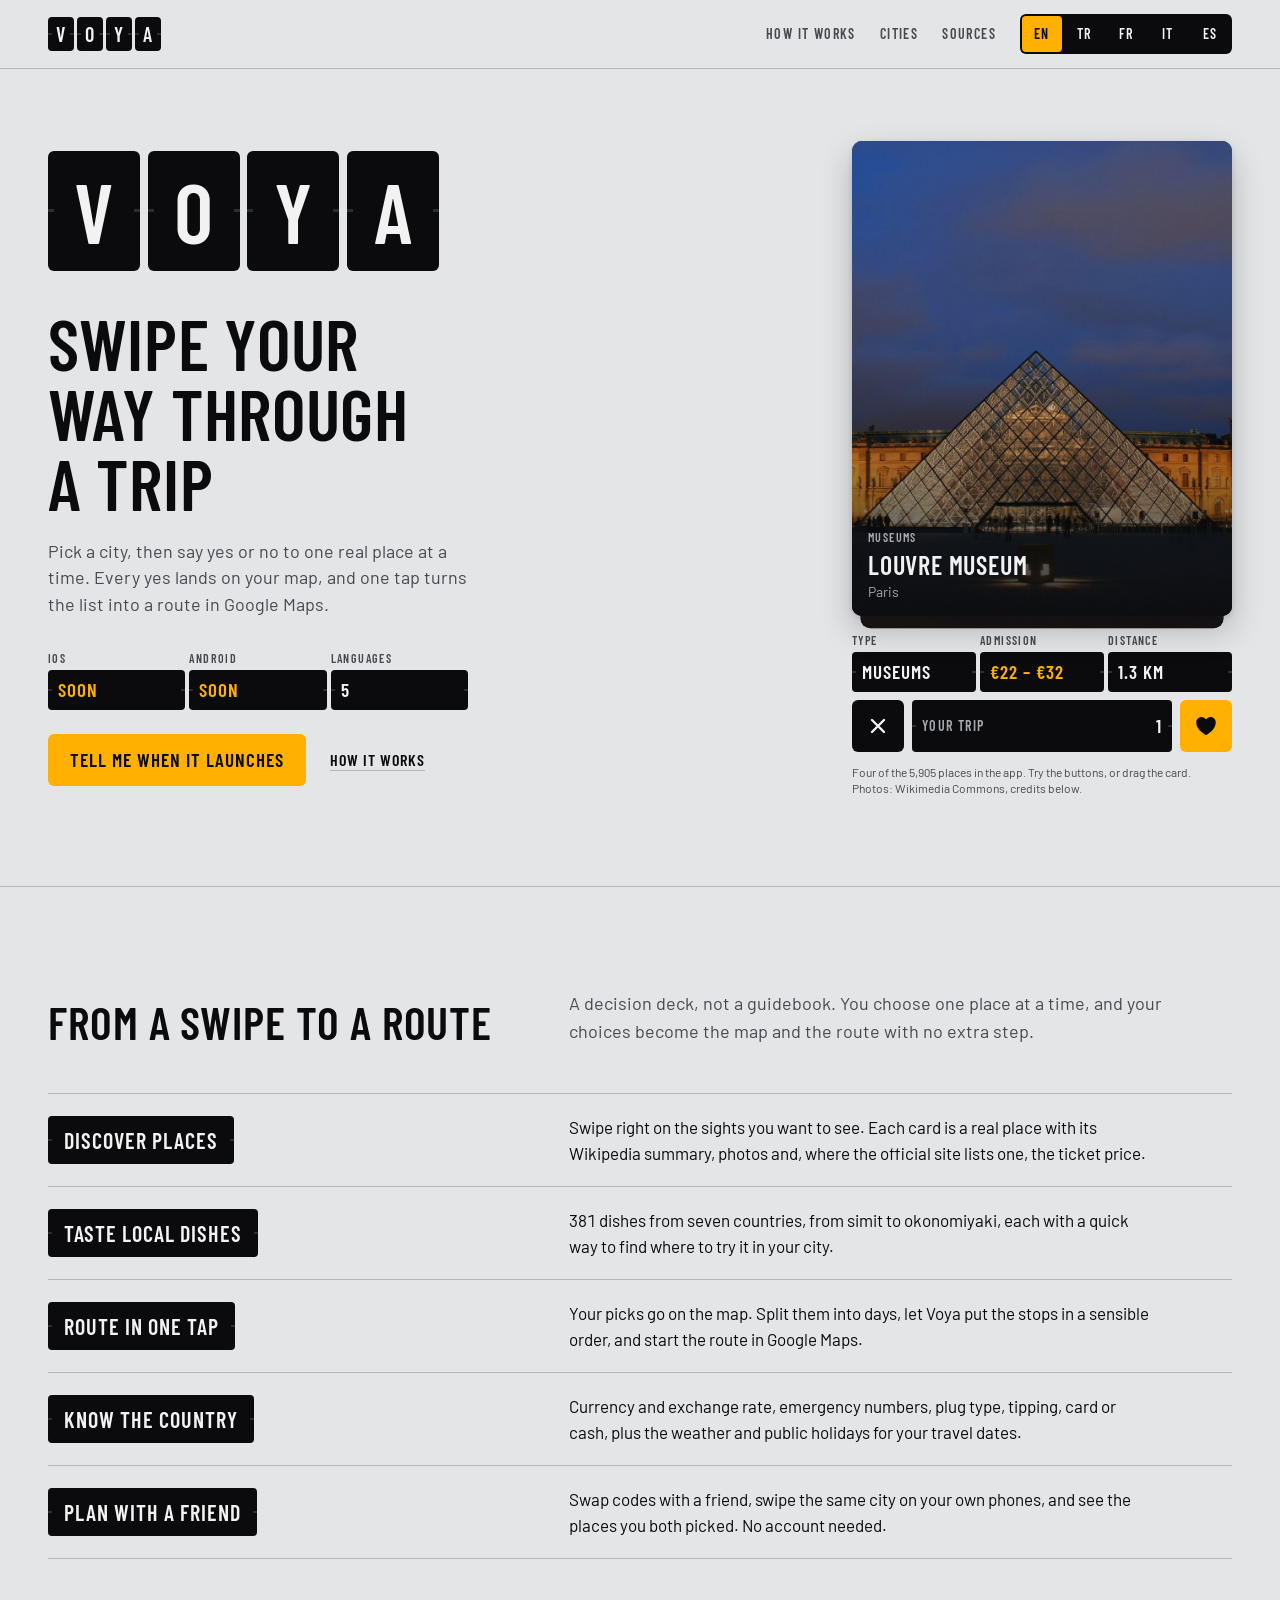
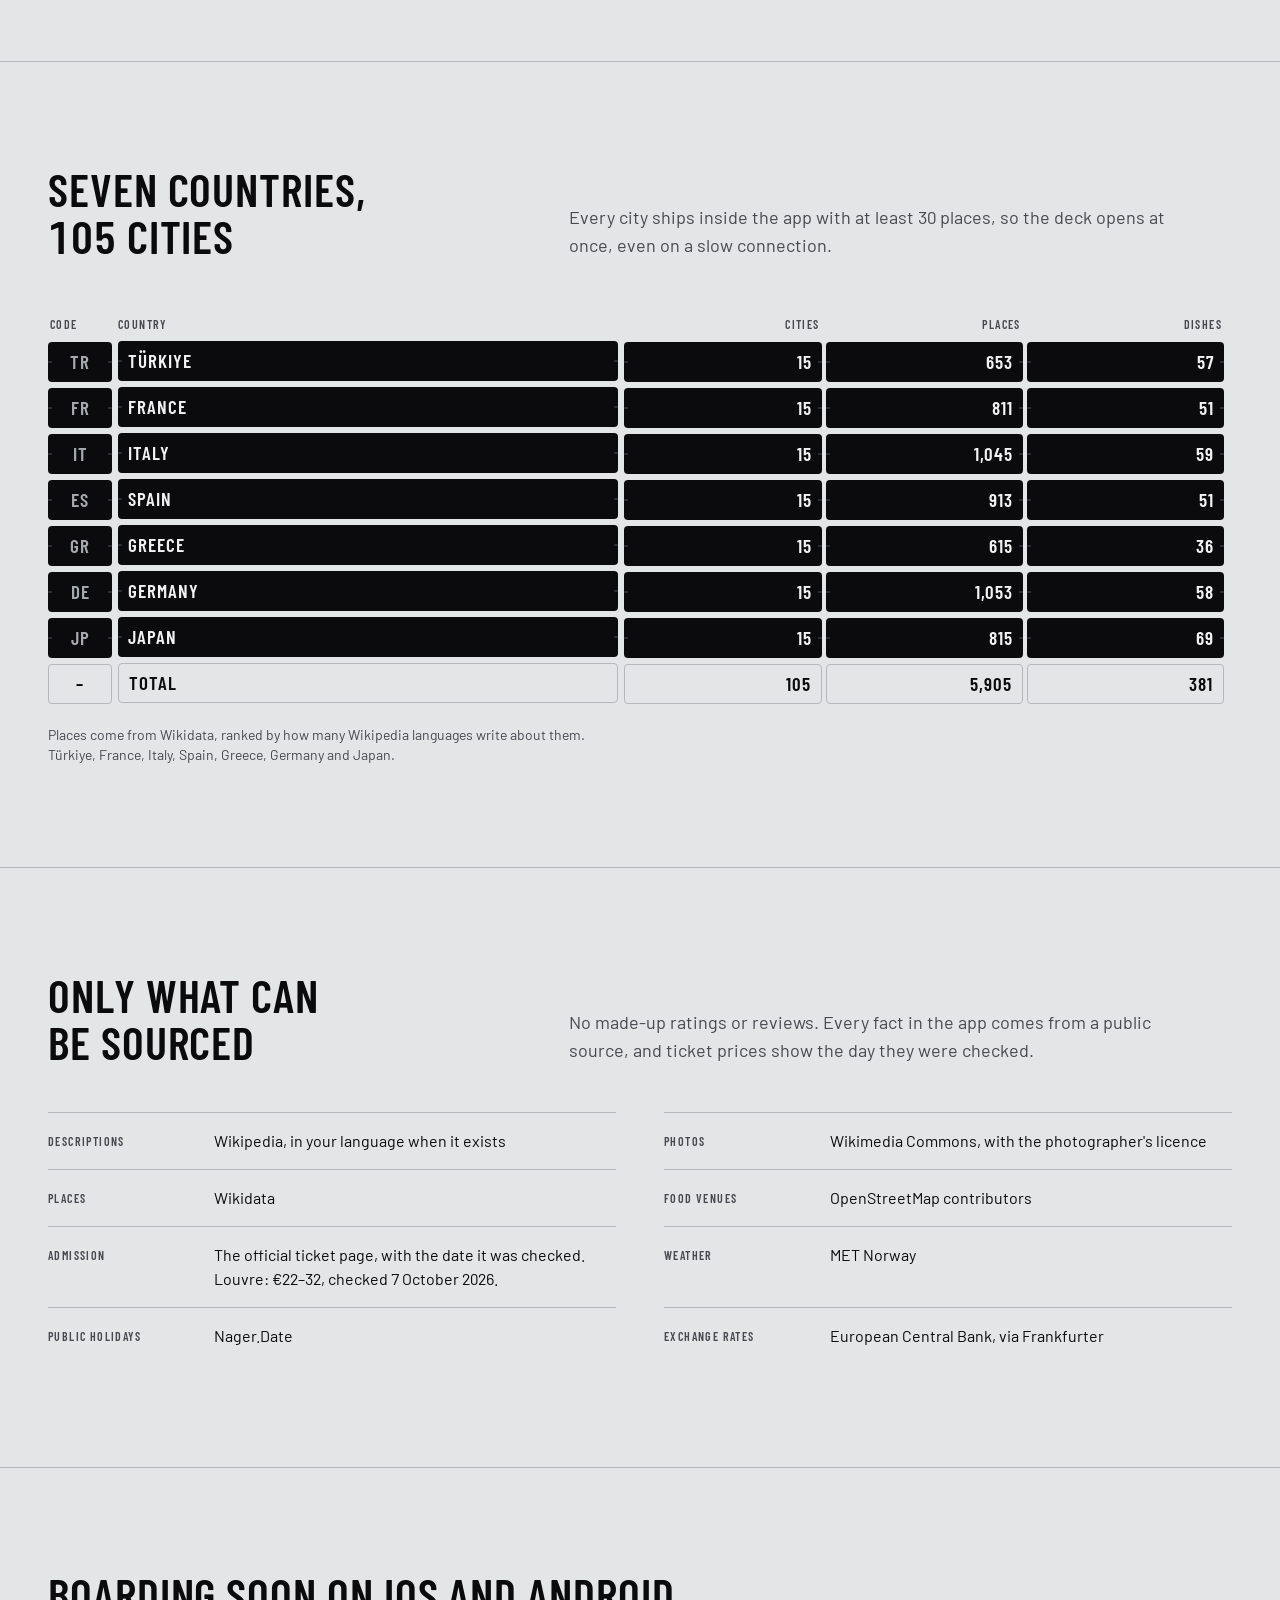
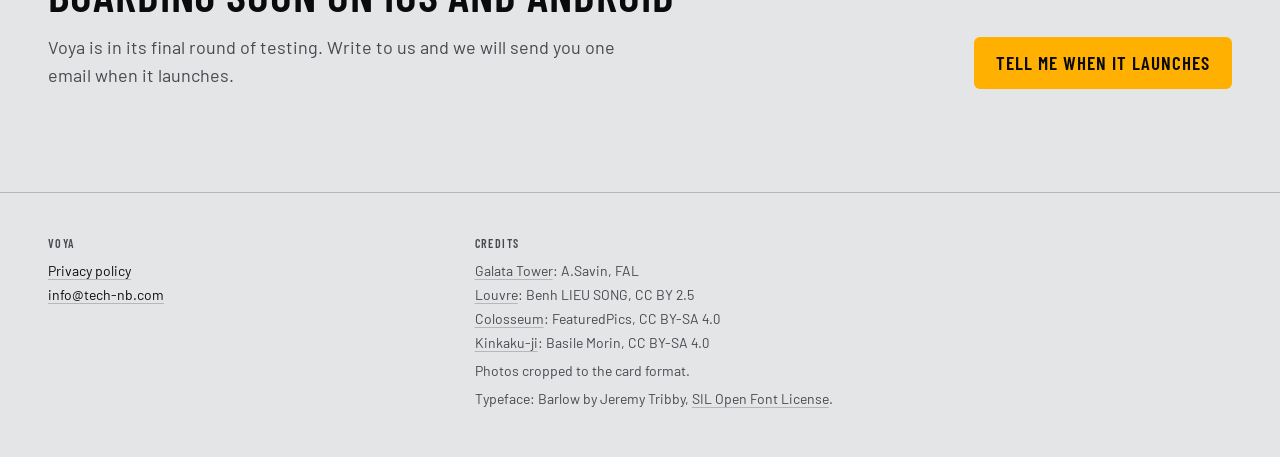
==== index.html @ ac1889a3 "feat: Voya landing page and privacy policy Co-Authored-By: Claude Opus 5.5 <noreply@anthropic.com>" ====
<!doctype html>
<html lang="en">
  <head>
    <meta charset="utf-8" />
    <meta name="viewport" content="width=device-width, initial-scale=1" />
    <title>Voya: swipe your way through a trip</title>
    <meta
      name="description"
      content="Voya is a travel app for iOS and Android. Pick a city, swipe through real places and local dishes, and turn your picks into a route in Google Maps. 7 countries, 105 cities."
    />
    <meta name="theme-color" content="#E4E5E7" media="(prefers-color-scheme: light)" />
    <meta name="theme-color" content="#1E2024" media="(prefers-color-scheme: dark)" />
    <meta property="og:title" content="Voya: swipe your way through a trip" />
    <meta
      property="og:description"
      content="Swipe through real places and local dishes in 105 cities, and turn your picks into a route in Google Maps."
    />
    <meta property="og:image" content="img/galata-tower-card.jpg" />
    <link rel="icon" href="img/favicon.png" />
    <link rel="preload" href="fonts/BarlowCondensed_600SemiBold.ttf" as="font" type="font/ttf" crossorigin />
    <link rel="stylesheet" href="assets/site.css" />
  </head>
  <body>
    <a class="skip-link" href="#main" data-t="skip">Skip to content</a>

    <header class="site-header">
      <div class="wrap">
        <a class="brand" href="./" aria-label="Voya">
          <span class="cell" aria-hidden="true"><span class="face">V</span></span>
          <span class="cell" aria-hidden="true"><span class="face">O</span></span>
          <span class="cell" aria-hidden="true"><span class="face">Y</span></span>
          <span class="cell" aria-hidden="true"><span class="face">A</span></span>
        </a>
        <nav class="site-nav" aria-label="Sections">
          <a href="#how" data-t="nav.how">How it works</a>
          <a href="#coverage" data-t="nav.coverage">Cities</a>
          <a href="#sources" data-t="nav.sources">Sources</a>
        </nav>
        <div class="lang" role="group" aria-label="Language" data-t-aria="lang">
          <button type="button" lang="en" aria-pressed="true" data-lang="en">EN</button>
          <button type="button" lang="tr" aria-pressed="false" data-lang="tr">TR</button>
          <button type="button" lang="fr" aria-pressed="false" data-lang="fr">FR</button>
          <button type="button" lang="it" aria-pressed="false" data-lang="it">IT</button>
          <button type="button" lang="es" aria-pressed="false" data-lang="es">ES</button>
        </div>
      </div>
    </header>

    <main id="main">
      <section class="hero">
        <div class="wrap">
          <div>
            <div class="marquee" aria-hidden="true">
              <span class="cell" data-letter="V"><span class="face">V</span></span>
              <span class="cell" data-letter="O"><span class="face">O</span></span>
              <span class="cell" data-letter="Y"><span class="face">Y</span></span>
              <span class="cell" data-letter="A"><span class="face">A</span></span>
            </div>
            <h1 data-t="hero.title">Swipe your way through a trip</h1>
            <p class="lead" data-t="hero.lead">
              Pick a city, then say yes or no to one real place at a time. Every yes lands on your map, and one tap
              turns the list into a route in Google Maps.
            </p>

            <div class="board launch">
              <div class="column">
                <span class="key" lang="en">iOS</span>
                <span class="cell accent"><span class="face" data-t="launch.soon">Soon</span></span>
              </div>
              <div class="column">
                <span class="key" lang="en">Android</span>
                <span class="cell accent"><span class="face" data-t="launch.soon">Soon</span></span>
              </div>
              <div class="column">
                <span class="key" data-t="launch.languages">Languages</span>
                <span class="cell"><span class="face">5</span></span>
              </div>
            </div>

            <div class="hero-actions">
              <a class="button primary" data-mailto href="mailto:info@tech-nb.com?subject=Voya%20launch" data-t="cta.notify"
                >Tell me when it launches</a
              >
              <a class="ghost" href="#how" data-t="cta.how">How it works</a>
            </div>
          </div>

          <figure class="demo" aria-labelledby="demo-caption">
            <div class="stack" data-stack>
              <div class="end" data-end aria-live="polite">
                <span class="count" data-end-count>3 places saved</span>
                <ul data-end-list></ul>
                <p data-t="demo.endNote">In the app they go straight onto the map, ready for a route.</p>
                <button type="button" class="button secondary" data-replay data-t="demo.replay">Play again</button>
              </div>
            </div>

            <div class="board" data-board>
              <div class="column">
                <span class="key" data-t="board.type">Type</span>
                <span class="cell"><span class="face" data-col="type">Museums</span></span>
              </div>
              <div class="column">
                <span class="key" data-t="board.admission">Admission</span>
                <span class="cell accent"><span class="face" data-col="admission">Paid</span></span>
              </div>
              <div class="column">
                <span class="key" data-t="board.distance">Distance</span>
                <span class="cell"><span class="face" data-col="distance">2.0 km</span></span>
              </div>
            </div>

            <div class="actions">
              <button type="button" class="icon-button skip" data-act="skip" aria-label="Skip" data-t-aria="act.skip">
                <svg viewBox="0 0 24 24" aria-hidden="true" fill="none" stroke="currentColor" stroke-width="2.4" stroke-linecap="round">
                  <path d="M6 6l12 12M18 6L6 18" />
                </svg>
              </button>
              <span class="cell tally">
                <span class="label" data-t="demo.trip">Your trip</span>
                <span class="face" data-tally>0</span>
              </span>
              <button type="button" class="icon-button like" data-act="like" aria-label="Add to trip" data-t-aria="act.like">
                <svg viewBox="0 0 512 512" aria-hidden="true" fill="currentColor">
                  <path
                    d="M256 448a32 32 0 01-18-5.57c-78.59-53.35-112.62-89.93-131.39-112.8-40-48.75-59.15-98.8-58.61-153C48.63 114.52 98.46 64 159.08 64c44.08 0 74.61 24.83 92.39 45.51a6 6 0 009.06 0C278.31 88.81 308.84 64 352.92 64c60.62 0 110.45 50.52 111.08 112.64.54 54.21-18.63 104.26-58.61 153-18.77 22.87-52.8 59.45-131.39 112.8a32 32 0 01-18 5.56z"
                  />
                </svg>
              </button>
            </div>

            <figcaption id="demo-caption" data-t="demo.caption">
              Four of the 5,905 places in the app. Try the buttons. Photos: Wikimedia Commons, credits below.
            </figcaption>
          </figure>
        </div>
      </section>

      <section class="section" id="how" aria-labelledby="how-title">
        <div class="wrap">
          <div class="section-head">
            <h2 id="how-title" data-t="how.title">From a swipe to a route</h2>
            <p class="intro" data-t="how.intro">
              A decision deck, not a guidebook. You choose one place at a time, and your choices become the map and the
              route with no extra step.
            </p>
          </div>
          <ol class="rows">
            <li>
              <span class="cell"><span class="face" data-t="how.discover">Discover places</span></span>
              <p data-t="how.discoverBody">
                Swipe right on the sights you want to see. Each card is a real place with its Wikipedia summary, photos
                and, where the official site lists one, the ticket price.
              </p>
            </li>
            <li>
              <span class="cell"><span class="face" data-t="how.eat">Taste local dishes</span></span>
              <p data-t="how.eatBody">
                381 dishes from seven countries, from simit to okonomiyaki, each with a quick way to find where to try
                it in your city.
              </p>
            </li>
            <li>
              <span class="cell"><span class="face" data-t="how.route">Route in one tap</span></span>
              <p data-t="how.routeBody">
                Your picks go on the map. Split them into days, let Voya put the stops in a sensible order, and start
                the route in Google Maps.
              </p>
            </li>
            <li>
              <span class="cell"><span class="face" data-t="how.country">Know the country</span></span>
              <p data-t="how.countryBody">
                Currency and exchange rate, emergency numbers, plug type, tipping, card or cash, plus the weather and
                public holidays for your travel dates.
              </p>
            </li>
            <li>
              <span class="cell"><span class="face" data-t="how.friend">Plan with a friend</span></span>
              <p data-t="how.friendBody">
                Swap codes with a friend, swipe the same city on your own phones, and see the places you both picked.
                No account needed.
              </p>
            </li>
          </ol>
        </div>
      </section>

      <section class="section" id="coverage" aria-labelledby="coverage-title">
        <div class="wrap">
          <div class="section-head">
            <h2 id="coverage-title" data-t="coverage.title">Seven countries, 105 cities</h2>
            <p class="intro" data-t="coverage.intro">
              Every city ships inside the app with at least 30 places, so the deck opens at once, even on a slow
              connection.
            </p>
          </div>
          <table class="departures" data-departures>
            <thead>
              <tr>
                <th class="code" scope="col"><span class="key" data-t="coverage.code">Code</span></th>
                <th scope="col"><span class="key" data-t="coverage.country">Country</span></th>
                <th class="num" scope="col"><span class="key" data-t="coverage.cities">Cities</span></th>
                <th class="num" scope="col"><span class="key" data-t="coverage.places">Places</span></th>
                <th class="num hide-sm" scope="col"><span class="key" data-t="coverage.dishes">Dishes</span></th>
              </tr>
            </thead>
            <tbody>
              <tr data-country="TR">
                <td class="code"><span class="cell muted"><span class="face">TR</span></span></td>
                <th scope="row"><span class="cell"><span class="face" data-name>Türkiye</span></span></th>
                <td class="num"><span class="cell"><span class="face" data-n="15">15</span></span></td>
                <td class="num"><span class="cell"><span class="face" data-n="653">653</span></span></td>
                <td class="num hide-sm"><span class="cell"><span class="face" data-n="57">57</span></span></td>
              </tr>
              <tr data-country="FR">
                <td class="code"><span class="cell muted"><span class="face">FR</span></span></td>
                <th scope="row"><span class="cell"><span class="face" data-name>France</span></span></th>
                <td class="num"><span class="cell"><span class="face" data-n="15">15</span></span></td>
                <td class="num"><span class="cell"><span class="face" data-n="811">811</span></span></td>
                <td class="num hide-sm"><span class="cell"><span class="face" data-n="51">51</span></span></td>
              </tr>
              <tr data-country="IT">
                <td class="code"><span class="cell muted"><span class="face">IT</span></span></td>
                <th scope="row"><span class="cell"><span class="face" data-name>Italy</span></span></th>
                <td class="num"><span class="cell"><span class="face" data-n="15">15</span></span></td>
                <td class="num"><span class="cell"><span class="face" data-n="1045">1,045</span></span></td>
                <td class="num hide-sm"><span class="cell"><span class="face" data-n="59">59</span></span></td>
              </tr>
              <tr data-country="ES">
                <td class="code"><span class="cell muted"><span class="face">ES</span></span></td>
                <th scope="row"><span class="cell"><span class="face" data-name>Spain</span></span></th>
                <td class="num"><span class="cell"><span class="face" data-n="15">15</span></span></td>
                <td class="num"><span class="cell"><span class="face" data-n="913">913</span></span></td>
                <td class="num hide-sm"><span class="cell"><span class="face" data-n="51">51</span></span></td>
              </tr>
              <tr data-country="GR">
                <td class="code"><span class="cell muted"><span class="face">GR</span></span></td>
                <th scope="row"><span class="cell"><span class="face" data-name>Greece</span></span></th>
                <td class="num"><span class="cell"><span class="face" data-n="15">15</span></span></td>
                <td class="num"><span class="cell"><span class="face" data-n="615">615</span></span></td>
                <td class="num hide-sm"><span class="cell"><span class="face" data-n="36">36</span></span></td>
              </tr>
              <tr data-country="DE">
                <td class="code"><span class="cell muted"><span class="face">DE</span></span></td>
                <th scope="row"><span class="cell"><span class="face" data-name>Germany</span></span></th>
                <td class="num"><span class="cell"><span class="face" data-n="15">15</span></span></td>
                <td class="num"><span class="cell"><span class="face" data-n="1053">1,053</span></span></td>
                <td class="num hide-sm"><span class="cell"><span class="face" data-n="58">58</span></span></td>
              </tr>
              <tr data-country="JP">
                <td class="code"><span class="cell muted"><span class="face">JP</span></span></td>
                <th scope="row"><span class="cell"><span class="face" data-name>Japan</span></span></th>
                <td class="num"><span class="cell"><span class="face" data-n="15">15</span></span></td>
                <td class="num"><span class="cell"><span class="face" data-n="815">815</span></span></td>
                <td class="num hide-sm"><span class="cell"><span class="face" data-n="69">69</span></span></td>
              </tr>
            </tbody>
            <tfoot>
              <tr>
                <td class="code"><span class="cell"><span class="face">–</span></span></td>
                <th scope="row"><span class="cell"><span class="face" data-t="coverage.total">Total</span></span></th>
                <td class="num"><span class="cell"><span class="face" data-n="105">105</span></span></td>
                <td class="num"><span class="cell"><span class="face" data-n="5905">5,905</span></span></td>
                <td class="num hide-sm"><span class="cell"><span class="face" data-n="381">381</span></span></td>
              </tr>
            </tfoot>
          </table>
          <p class="board-note" data-t="coverage.note">
            Places come from Wikidata, ranked by how many Wikipedia languages write about them. Türkiye, France, Italy,
            Spain, Greece, Germany and Japan.
          </p>
        </div>
      </section>

      <section class="section" id="sources" aria-labelledby="sources-title">
        <div class="wrap">
          <div class="section-head">
            <h2 id="sources-title" data-t="sources.title">Only what can be sourced</h2>
            <p class="intro" data-t="sources.intro">
              No made-up ratings or reviews. Every fact in the app comes from a public source, and ticket prices show
              the day they were checked.
            </p>
          </div>
          <dl class="sources">
            <div>
              <dt class="key" data-t="sources.descriptions">Descriptions</dt>
              <dd data-t="sources.descriptionsBody">Wikipedia, in your language when it exists</dd>
            </div>
            <div>
              <dt class="key" data-t="sources.photos">Photos</dt>
              <dd data-t="sources.photosBody">Wikimedia Commons, with the photographer's licence</dd>
            </div>
            <div>
              <dt class="key" data-t="sources.places">Places</dt>
              <dd>Wikidata</dd>
            </div>
            <div>
              <dt class="key" data-t="sources.venues">Food venues</dt>
              <dd data-t="sources.venuesBody">OpenStreetMap contributors</dd>
            </div>
            <div>
              <dt class="key" data-t="sources.admission">Admission</dt>
              <dd data-t="sources.admissionBody">
                The official ticket page, with the date it was checked. Louvre: €22–32, checked 7 October 2026.
              </dd>
            </div>
            <div>
              <dt class="key" data-t="sources.weather">Weather</dt>
              <dd>MET Norway</dd>
            </div>
            <div>
              <dt class="key" data-t="sources.holidays">Public holidays</dt>
              <dd>Nager.Date</dd>
            </div>
            <div>
              <dt class="key" data-t="sources.rates">Exchange rates</dt>
              <dd data-t="sources.ratesBody">European Central Bank, via Frankfurter</dd>
            </div>
          </dl>
        </div>
      </section>

      <section class="section closing" aria-labelledby="closing-title">
        <div class="wrap">
          <div>
            <h2 id="closing-title" data-t="closing.title" data-t-html>Boarding soon on <span lang="en">iOS</span> and <span lang="en">Android</span></h2>
            <p class="intro" data-t="closing.intro">
              Voya is in its final round of testing. Write to us and we will send you one email when it launches.
            </p>
          </div>
          <div class="hero-actions">
            <a class="button primary" data-mailto href="mailto:info@tech-nb.com?subject=Voya%20launch" data-t="cta.notify"
              >Tell me when it launches</a
            >
          </div>
        </div>
      </section>
    </main>

    <footer class="site-footer">
      <div class="wrap">
        <div>
          <span class="key">Voya</span>
          <ul class="footer-links">
            <li><a href="privacy.html" data-t="footer.privacy">Privacy policy</a></li>
            <li><a href="mailto:info@tech-nb.com">info@tech-nb.com</a></li>
          </ul>
        </div>
        <div>
          <span class="key" data-t="footer.credits">Credits</span>
          <ul>
            <li>
              <a href="https://commons.wikimedia.org/wiki/File:Istanbul_asv2020-02_img48_Galata_Tower.jpg">Galata Tower</a>:
              A.Savin, FAL
            </li>
            <li>
              <a href="https://commons.wikimedia.org/wiki/File:Cour_Napol%C3%A9on_at_night_-_Louvre.jpg">Louvre</a>: Benh
              LIEU SONG, CC BY 2.5
            </li>
            <li>
              <a href="https://commons.wikimedia.org/wiki/File:Colosseo_2020.jpg">Colosseum</a>: FeaturedPics, CC BY-SA
              4.0
            </li>
            <li>
              <a
                href="https://commons.wikimedia.org/wiki/File:Water_reflection_of_Kinkaku-ji_Temple_a_sunny_day,_Kyoto,_Japan.jpg"
                >Kinkaku-ji</a
              >: Basile Morin, CC BY-SA 4.0
            </li>
          </ul>
          <p data-t="footer.cropped">Photos cropped to the card format.</p>
          <p>
            <span data-t="footer.fonts">Typeface: Barlow by Jeremy Tribby,</span>
            <a href="fonts/OFL.txt">SIL Open Font License</a>.
          </p>
        </div>
      </div>
    </footer>

    <script src="assets/site.js"></script>
  </body>
</html>
---- assets/site.css ----
/* Voya site: the app's split-flap concourse board on the web. Values mirror src/theme/tokens.ts. */

@font-face {
  font-family: 'Barlow Condensed';
  src: url('../fonts/BarlowCondensed_600SemiBold.ttf') format('truetype');
  font-weight: 600;
  font-display: swap;
}
@font-face {
  font-family: 'Barlow';
  src: url('../fonts/Barlow_400Regular.ttf') format('truetype');
  font-weight: 400;
  font-display: swap;
}
@font-face {
  font-family: 'Barlow';
  src: url('../fonts/Barlow_600SemiBold.ttf') format('truetype');
  font-weight: 600;
  font-display: swap;
}

:root {
  color-scheme: light dark;
  /* Board: identical in both themes */
  --flap: #0b0b0d;
  --letter: #f2f2f2;
  --letter-muted: #a7aaaf;
  --hinge: #2a2d31;
  --amber: #ffb000;
  --amber-hover: #ffbe2e;
  /* Day steel */
  --ground: #e4e5e7;
  --panel: #f7f7f6;
  --well: #d5d7da;
  --frame: #b4b7bc;
  --ink: #0b0b0d;
  --ink-2: #46494e;
  --accent-text: #0b0b0d;
  --shadow-float: 0 14px 32px rgb(11 11 13 / 0.22), 0 2px 6px rgb(11 11 13 / 0.12);

  --r-sm: 4px;
  --r-md: 6px;
  --r-lg: 8px;
  --r-xl: 10px;
  --gutter: clamp(16px, 4vw, 48px);
  --max: 1200px;
  --cond: 'Barlow Condensed', 'Arial Narrow', sans-serif;
  --body: 'Barlow', system-ui, sans-serif;
  --ease-out: cubic-bezier(0.16, 1, 0.3, 1);
}

@media (prefers-color-scheme: dark) {
  :root {
    --ground: #1e2024;
    --panel: #26292d;
    --well: #33363b;
    --frame: #43464c;
    --ink: #f2f2f2;
    --ink-2: #a7aaaf;
    --accent-text: #ffb000;
    --shadow-float: 0 14px 32px rgb(0 0 0 / 0.5), 0 2px 6px rgb(0 0 0 / 0.35);
  }
}

*,
*::before,
*::after {
  box-sizing: border-box;
}

html {
  scrollbar-color: var(--frame) var(--ground);
  -webkit-text-size-adjust: 100%;
}

body {
  margin: 0;
  background: var(--ground);
  color: var(--ink);
  font: 400 16px/24px var(--body);
  font-variant-numeric: tabular-nums;
  -webkit-font-smoothing: antialiased;
}

::selection {
  background: var(--amber);
  color: var(--flap);
}

img {
  display: block;
  max-width: 100%;
}

a {
  color: inherit;
  text-decoration-thickness: 1px;
  text-underline-offset: 0.22em;
  text-decoration-color: var(--frame);
  transition: text-decoration-color 160ms ease;
}
a:hover {
  text-decoration-color: var(--amber);
  text-decoration-thickness: 2px;
}

:focus-visible {
  outline: 2px solid var(--ink);
  outline-offset: 3px;
  border-radius: var(--r-sm);
}

.wrap {
  width: 100%;
  max-width: calc(var(--max) + 2 * var(--gutter));
  margin: 0 auto;
  padding: 0 var(--gutter);
}

.skip-link {
  position: absolute;
  left: 8px;
  top: -60px;
  z-index: 10;
  background: var(--amber);
  color: var(--flap);
  padding: 8px 12px;
  border-radius: var(--r-md);
  font: 600 16px/24px var(--cond);
  letter-spacing: 1px;
  text-transform: uppercase;
}
.skip-link:focus {
  top: 8px;
}

/* ---------- Board lettering ---------- */

.lettering,
h1,
h2,
h3,
.key {
  font-family: var(--cond);
  font-weight: 600;
  text-transform: uppercase;
}

.key {
  font-size: 12px;
  line-height: 16px;
  letter-spacing: 1.4px;
  color: var(--ink-2);
}

/* ---------- Flap cell ---------- */

.cell {
  position: relative;
  display: flex;
  align-items: center;
  min-height: 40px;
  padding: 0 10px;
  background: var(--flap);
  color: var(--letter);
  border-radius: var(--r-sm);
  font: 600 19px/24px var(--cond);
  letter-spacing: 1px;
  text-transform: uppercase;
  white-space: nowrap;
  overflow: hidden;
  perspective: 400px;
}
/* Hinge notches at both edges where the halves meet; never a line across the letters */
.cell::before,
.cell::after {
  content: '';
  position: absolute;
  top: 50%;
  width: 4px;
  height: 2px;
  margin-top: -1px;
  background: var(--hinge);
  pointer-events: none;
}
.cell::before {
  left: 0;
}
.cell::after {
  right: 0;
}
.cell .face {
  display: block;
  overflow: hidden;
  text-overflow: ellipsis;
  transform-origin: 50% 50%;
  backface-visibility: hidden;
}
.cell.accent {
  color: var(--amber);
}
.cell.plain {
  text-transform: none;
}
.cell.muted {
  color: var(--letter-muted);
}

.board {
  display: grid;
  grid-auto-flow: column;
  grid-auto-columns: minmax(0, 1fr);
  gap: 4px;
}
.board .column {
  display: grid;
  gap: 4px;
  min-width: 0;
}

/* ---------- Buttons ---------- */

.button {
  display: inline-flex;
  align-items: center;
  justify-content: center;
  gap: 10px;
  min-height: 52px;
  padding: 0 22px;
  border: 0;
  border-radius: var(--r-md);
  font: 600 19px/24px var(--cond);
  letter-spacing: 1px;
  text-transform: uppercase;
  text-decoration: none;
  cursor: pointer;
  transition: transform 140ms var(--ease-out), background-color 160ms ease;
}
.button:active {
  transform: scale(0.97);
}
.button.primary {
  background: var(--amber);
  color: var(--flap);
}
.button.primary:hover {
  background: var(--amber-hover);
}
.button.secondary {
  background: var(--flap);
  color: var(--letter);
}
.button svg {
  width: 20px;
  height: 20px;
  flex: none;
}

.ghost {
  font: 600 16px/24px var(--cond);
  letter-spacing: 1px;
  text-transform: uppercase;
  color: var(--accent-text);
}

/* ---------- Header ---------- */

.site-header {
  border-bottom: 1px solid var(--frame);
}
.site-header .wrap {
  display: flex;
  align-items: center;
  gap: 24px;
  min-height: 68px;
}
.brand {
  display: flex;
  gap: 3px;
  text-decoration: none;
}
.brand .cell {
  min-height: 34px;
  width: 26px;
  padding: 0;
  justify-content: center;
  font-size: 20px;
}
.site-nav {
  display: flex;
  gap: 24px;
  margin-left: auto;
}
.site-nav a {
  font: 600 14px/20px var(--cond);
  letter-spacing: 1.4px;
  text-transform: uppercase;
  text-decoration: none;
  color: var(--ink-2);
}
.site-nav a:hover {
  color: var(--ink);
}

.lang {
  display: flex;
  gap: 2px;
  padding: 2px;
  background: var(--flap);
  border-radius: var(--r-md);
}
.lang button {
  min-width: 40px;
  min-height: 36px;
  padding: 0 6px;
  border: 0;
  border-radius: var(--r-sm);
  background: transparent;
  color: var(--letter);
  font: 600 14px/16px var(--cond);
  letter-spacing: 1.4px;
  cursor: pointer;
}
.lang button:hover {
  background: var(--hinge);
}
.lang button[aria-pressed='true'] {
  background: var(--amber);
  color: var(--flap);
}
.lang button:focus-visible {
  outline-color: var(--amber);
  outline-offset: 1px;
}

/* ---------- Hero ---------- */

.hero {
  padding: clamp(32px, 6vw, 72px) 0 clamp(48px, 7vw, 96px);
}
.hero .wrap {
  display: grid;
  grid-template-columns: minmax(0, 1fr) minmax(300px, 380px);
  gap: clamp(40px, 6vw, 96px);
  align-items: center;
}

.marquee {
  display: flex;
  gap: clamp(4px, 0.6vw, 8px);
  margin-bottom: clamp(24px, 3vw, 36px);
}
.marquee .cell {
  width: clamp(54px, 7.4vw, 92px);
  min-height: clamp(70px, 9.6vw, 120px);
  padding: 0;
  justify-content: center;
  font-size: clamp(46px, 6.6vw, 84px);
  line-height: 1;
  letter-spacing: 0;
  border-radius: var(--r-md);
}
.marquee .cell::before,
.marquee .cell::after {
  width: 6px;
  height: 3px;
  margin-top: -1.5px;
}

.hero h1 {
  margin: 0;
  max-width: 13ch;
  font-size: clamp(40px, 5.6vw, 76px);
  line-height: 0.98;
  letter-spacing: 0.01em;
  text-wrap: balance;
}
.hero .lead {
  margin: 20px 0 0;
  max-width: 44ch;
  font-size: clamp(17px, 1.4vw, 20px);
  line-height: 1.5;
  color: var(--ink-2);
}

.launch {
  margin-top: 32px;
  max-width: 420px;
}
.launch .cell.accent {
  color: var(--amber);
}

.hero-actions {
  display: flex;
  flex-wrap: wrap;
  align-items: center;
  gap: 16px 24px;
  margin-top: 24px;
}

/* ---------- Deck demo ---------- */

.demo {
  margin: 0;
  width: 100%;
  max-width: 380px;
  justify-self: end;
}
.stack {
  position: relative;
  aspect-ratio: 4 / 5;
}
.card {
  position: absolute;
  inset: 0;
  overflow: hidden;
  border-radius: var(--r-xl);
  background: var(--flap);
  box-shadow: var(--shadow-float);
  transform-origin: 50% 110%;
  transition:
    transform 460ms var(--ease-out),
    opacity 460ms var(--ease-out);
}
.card img {
  width: 100%;
  height: 100%;
  object-fit: cover;
}
.card .scrim {
  position: absolute;
  inset: 45% 0 0;
  background: linear-gradient(to top, rgb(11 11 13 / 0.88), rgb(11 11 13 / 0));
}
.card .meta {
  position: absolute;
  left: 16px;
  right: 16px;
  bottom: 14px;
  color: var(--letter);
}
.card .meta .key {
  color: var(--letter-muted);
}
.card .name {
  margin: 2px 0 0;
  font: 600 26px/30px var(--cond);
  letter-spacing: 0.8px;
  text-transform: uppercase;
}
.card .city {
  margin: 2px 0 0;
  font-size: 14px;
  line-height: 20px;
  color: var(--letter-muted);
}
.card.behind {
  transform: translateY(10px) scale(0.955);
  box-shadow: none;
}
.card.hidden {
  opacity: 0;
  transform: translateY(10px) scale(0.955);
  box-shadow: none;
}
.card.out-like {
  transform: translateX(115%) rotate(14deg);
  opacity: 0;
}
.card.out-skip {
  transform: translateX(-115%) rotate(-14deg);
  opacity: 0;
}
.stamp {
  position: absolute;
  top: 20px;
  padding: 2px 10px;
  border: 3px solid currentColor;
  border-radius: var(--r-sm);
  font: 600 28px/36px var(--cond);
  letter-spacing: 2px;
  text-transform: uppercase;
  opacity: 0;
  transition: opacity 160ms ease;
}
.stamp.like {
  left: 16px;
  color: var(--amber);
  transform: rotate(-12deg);
}
.stamp.skip {
  right: 16px;
  color: var(--letter);
  transform: rotate(12deg);
}
.card.out-like .stamp.like,
.card.out-skip .stamp.skip {
  opacity: 1;
}

.end {
  position: absolute;
  inset: 0;
  display: grid;
  align-content: center;
  justify-items: start;
  gap: 12px;
  padding: 28px;
  border: 1px solid var(--frame);
  border-radius: var(--r-xl);
  background: var(--panel);
  opacity: 0;
  visibility: hidden;
  transition: opacity 300ms ease;
}
.end.shown {
  opacity: 1;
  visibility: visible;
}
.end p {
  margin: 0;
  color: var(--ink-2);
}
.end .count {
  font: 600 36px/40px var(--cond);
  letter-spacing: 1.2px;
  text-transform: uppercase;
  color: var(--ink);
}
.end ul {
  margin: 4px 0 8px;
  padding: 0;
  list-style: none;
  display: grid;
  gap: 4px;
  width: 100%;
}

.demo .board {
  margin-top: 16px;
}

.actions {
  display: grid;
  grid-template-columns: 52px minmax(0, 1fr) 52px;
  gap: 8px;
  margin-top: 8px;
}
.actions .icon-button {
  display: grid;
  place-items: center;
  min-height: 52px;
  border: 0;
  border-radius: var(--r-md);
  cursor: pointer;
  transition: transform 140ms var(--ease-out);
}
.actions .icon-button svg {
  width: 24px;
  height: 24px;
}
.actions .icon-button:active,
.actions .icon-button.pressed {
  transform: scale(0.9);
}
.actions .skip {
  background: var(--flap);
  color: var(--letter);
}
.actions .like {
  background: var(--amber);
  color: var(--flap);
}
.actions .tally {
  min-height: 52px;
  justify-content: space-between;
  gap: 8px;
}
.actions .tally .label {
  color: var(--letter-muted);
  font-size: 14px;
  letter-spacing: 1.4px;
}

.demo figcaption {
  margin-top: 12px;
  font-size: 12px;
  line-height: 16px;
  color: var(--ink-2);
}

/* ---------- Sections ---------- */

.section {
  padding: clamp(56px, 8vw, 112px) 0;
  border-top: 1px solid var(--frame);
}
.section h2 {
  margin: 0;
  font-size: clamp(32px, 3.6vw, 48px);
  line-height: 1.02;
  letter-spacing: 0.02em;
  text-wrap: balance;
}
.section .intro {
  margin: 16px 0 0;
  max-width: 60ch;
  font-size: 18px;
  line-height: 28px;
  color: var(--ink-2);
}
.section-head {
  display: grid;
  grid-template-columns: minmax(0, 5fr) minmax(0, 7fr);
  gap: 24px 48px;
  align-items: end;
  margin-bottom: clamp(32px, 4vw, 48px);
}
.section-head .intro {
  margin: 0;
}

/* Steps: hairline-ruled rows, a flap cell for the verb */
.rows {
  margin: 0;
  padding: 0;
  list-style: none;
  border-bottom: 1px solid var(--frame);
}
.rows li {
  display: grid;
  grid-template-columns: minmax(0, 5fr) minmax(0, 7fr);
  gap: 12px 48px;
  align-items: center;
  padding: 20px 0;
  border-top: 1px solid var(--frame);
}
.rows .cell {
  justify-self: start;
  max-width: 100%;
  min-height: 48px;
  padding: 0 16px;
  font-size: 22px;
}
.rows p {
  margin: 0;
  max-width: 58ch;
  font-size: 17px;
  line-height: 26px;
}

/* Coverage: the departures board */
.departures {
  width: 100%;
  border-collapse: separate;
  border-spacing: 4px;
  margin: 0 -4px;
  table-layout: fixed;
}
.departures th {
  padding: 0 2px 2px;
  text-align: left;
  vertical-align: bottom;
}
.departures .num {
  width: 17%;
}
.departures th.num,
.departures td.num .cell {
  text-align: right;
  justify-content: flex-end;
}
.departures td {
  padding: 0;
}
.departures .code {
  width: 64px;
}
.departures .code .cell {
  justify-content: center;
  padding: 0;
}
.departures tfoot .cell {
  background: transparent;
  color: var(--ink);
  border: 1px solid var(--frame);
}
.departures tfoot .cell::before,
.departures tfoot .cell::after {
  display: none;
}
.departures tfoot .num .cell {
  color: var(--accent-text);
}
.board-note {
  margin: 16px 0 0;
  font-size: 14px;
  line-height: 20px;
  color: var(--ink-2);
  max-width: 70ch;
}

/* Sources: key / value rows */
.sources {
  display: grid;
  grid-template-columns: repeat(2, minmax(0, 1fr));
  gap: 0 48px;
  margin: 0;
}
.sources div {
  display: grid;
  grid-template-columns: 150px minmax(0, 1fr);
  gap: 16px;
  padding: 16px 0;
  border-top: 1px solid var(--frame);
}
.sources dt {
  padding-top: 4px;
}
.sources dd {
  margin: 0;
  font-size: 16px;
  line-height: 24px;
}

/* Closing board */
.closing .wrap {
  display: grid;
  grid-template-columns: minmax(0, 7fr) minmax(0, 5fr);
  gap: 32px 48px;
  align-items: end;
}
.closing .intro {
  margin-top: 16px;
}
.closing .hero-actions {
  margin-top: 0;
  justify-content: flex-end;
}

/* ---------- Footer ---------- */

.site-footer {
  padding: 40px 0 48px;
  border-top: 1px solid var(--frame);
  font-size: 14px;
  line-height: 20px;
  color: var(--ink-2);
}
.site-footer .wrap {
  display: grid;
  grid-template-columns: minmax(0, 4fr) minmax(0, 8fr);
  gap: 24px 48px;
}
.site-footer ul {
  margin: 8px 0 0;
  padding: 0;
  list-style: none;
  display: grid;
  gap: 4px;
}
.site-footer p {
  margin: 8px 0 0;
}
.footer-links a {
  color: var(--ink);
}

/* ---------- Privacy page ---------- */

.doc {
  padding: clamp(40px, 6vw, 80px) 0 clamp(56px, 8vw, 112px);
}
.doc .wrap {
  display: grid;
  grid-template-columns: minmax(0, 4fr) minmax(0, 8fr);
  gap: 32px 48px;
}
.doc h1 {
  margin: 0;
  font-size: clamp(36px, 4.4vw, 56px);
  line-height: 1;
  letter-spacing: 0.02em;
}
.doc .stamp-board {
  margin-top: 24px;
  grid-auto-columns: max-content;
  justify-content: start;
}
.doc article {
  max-width: 68ch;
}
.doc article[hidden] {
  display: none;
}
.doc h2 {
  margin: 40px 0 8px;
  font-size: 22px;
  line-height: 28px;
  letter-spacing: 1px;
}
.doc h2:first-child {
  margin-top: 0;
}
.doc p,
.doc li {
  font-size: 17px;
  line-height: 27px;
}
.doc p {
  margin: 0 0 12px;
}
.doc ul {
  margin: 0 0 12px;
  padding-left: 20px;
}
.doc li {
  margin-bottom: 6px;
}
.doc li::marker {
  color: var(--ink-2);
}
.doc .summary {
  padding: 20px 24px;
  border: 1px solid var(--frame);
  border-radius: var(--r-lg);
  background: var(--panel);
  margin-bottom: 32px;
}
.doc .summary p:last-child {
  margin-bottom: 0;
}
.doc .note {
  font-size: 14px;
  color: var(--ink-2);
}

/* ---------- Responsive ---------- */

@media (max-width: 960px) {
  .hero .wrap {
    grid-template-columns: minmax(0, 1fr);
  }
  .demo {
    justify-self: center;
  }
  .section-head,
  .rows li,
  .closing .wrap,
  .site-footer .wrap,
  .doc .wrap {
    grid-template-columns: minmax(0, 1fr);
  }
  .closing .hero-actions {
    justify-content: flex-start;
  }
  .sources {
    grid-template-columns: minmax(0, 1fr);
  }
}

@media (max-width: 720px) {
  .site-nav {
    display: none;
  }
  .lang {
    margin-left: auto;
  }
  .departures .hide-sm {
    display: none;
  }
  .departures .code {
    width: 48px;
  }
  .departures .cell {
    font-size: 17px;
    padding: 0 8px;
  }
  .sources div {
    grid-template-columns: minmax(0, 1fr);
    gap: 4px;
  }
}

@media (max-width: 400px) {
  .lang button {
    min-width: 34px;
    padding: 0 4px;
  }
  .brand .cell {
    width: 22px;
    font-size: 18px;
  }
  .site-header .wrap {
    gap: 12px;
  }
}

@media (prefers-reduced-motion: reduce) {
  .card,
  .end,
  .button,
  .icon-button {
    transition: none !important;
  }
}
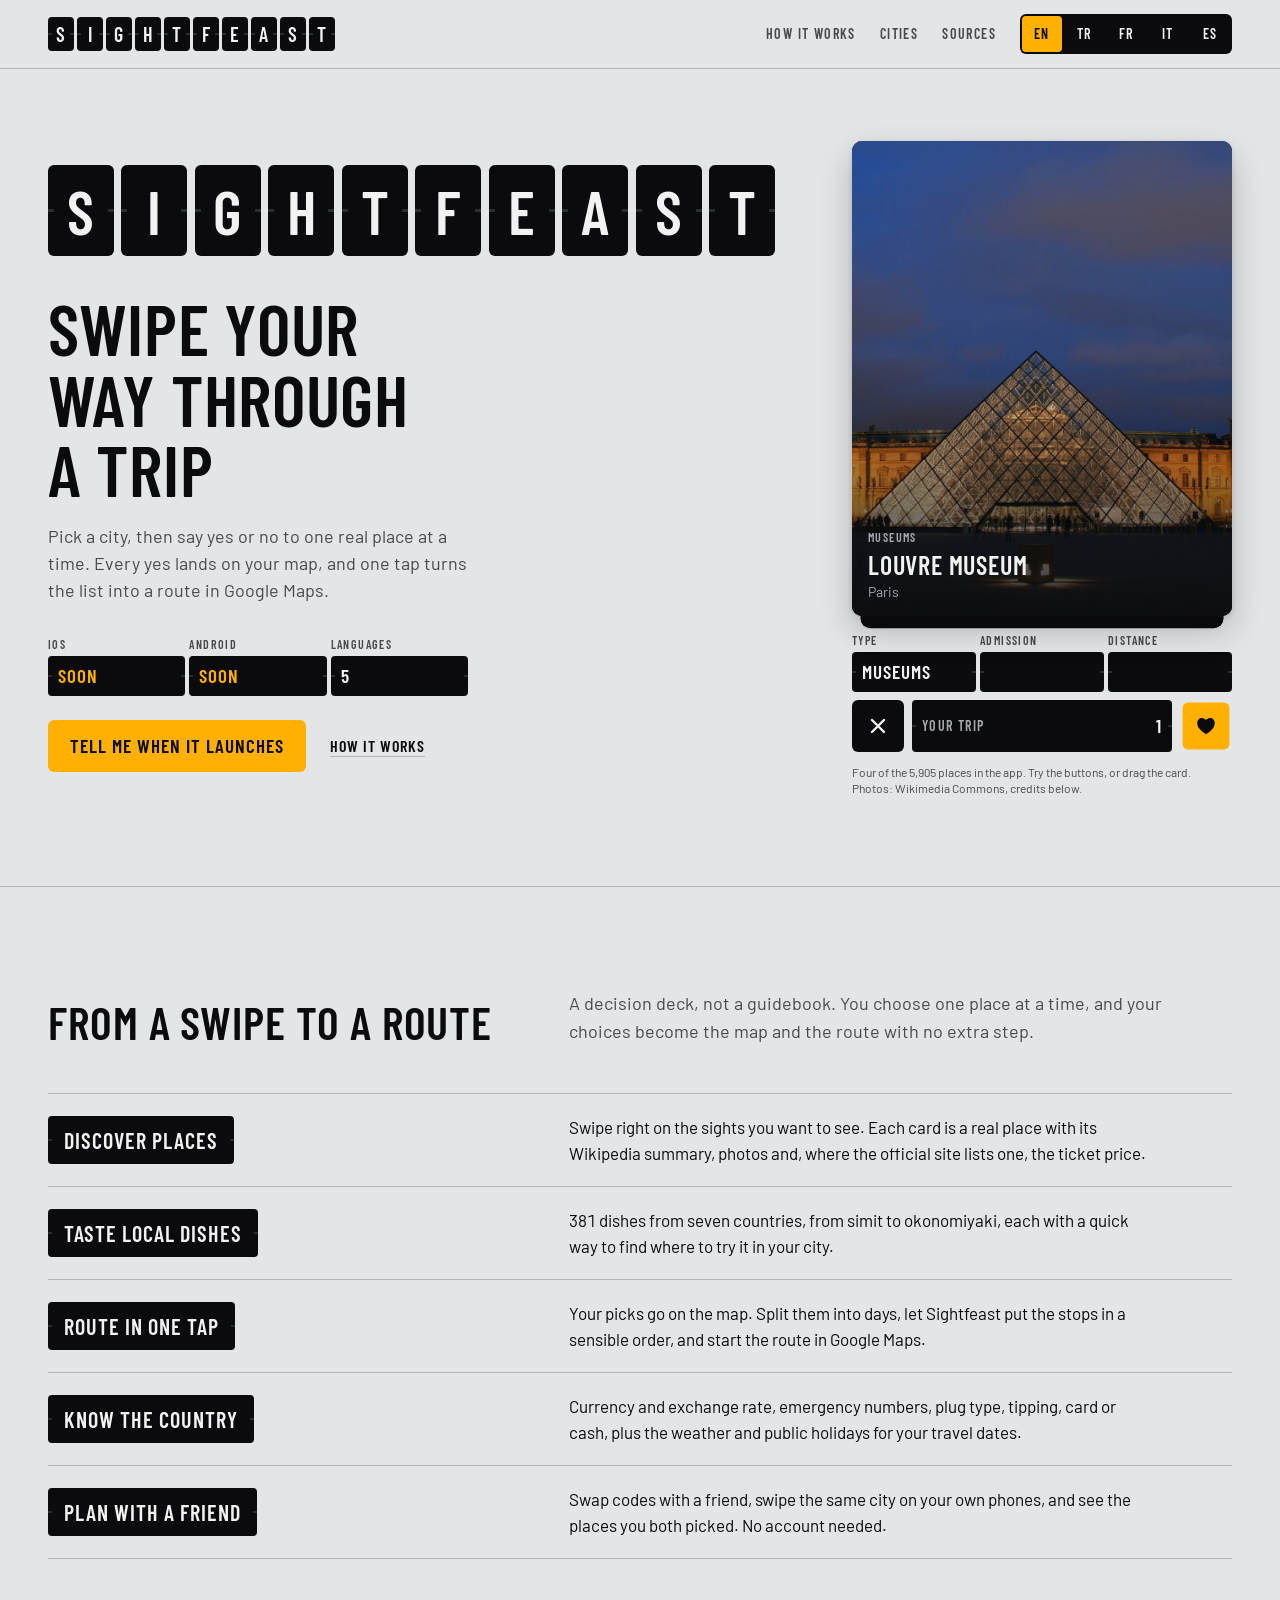
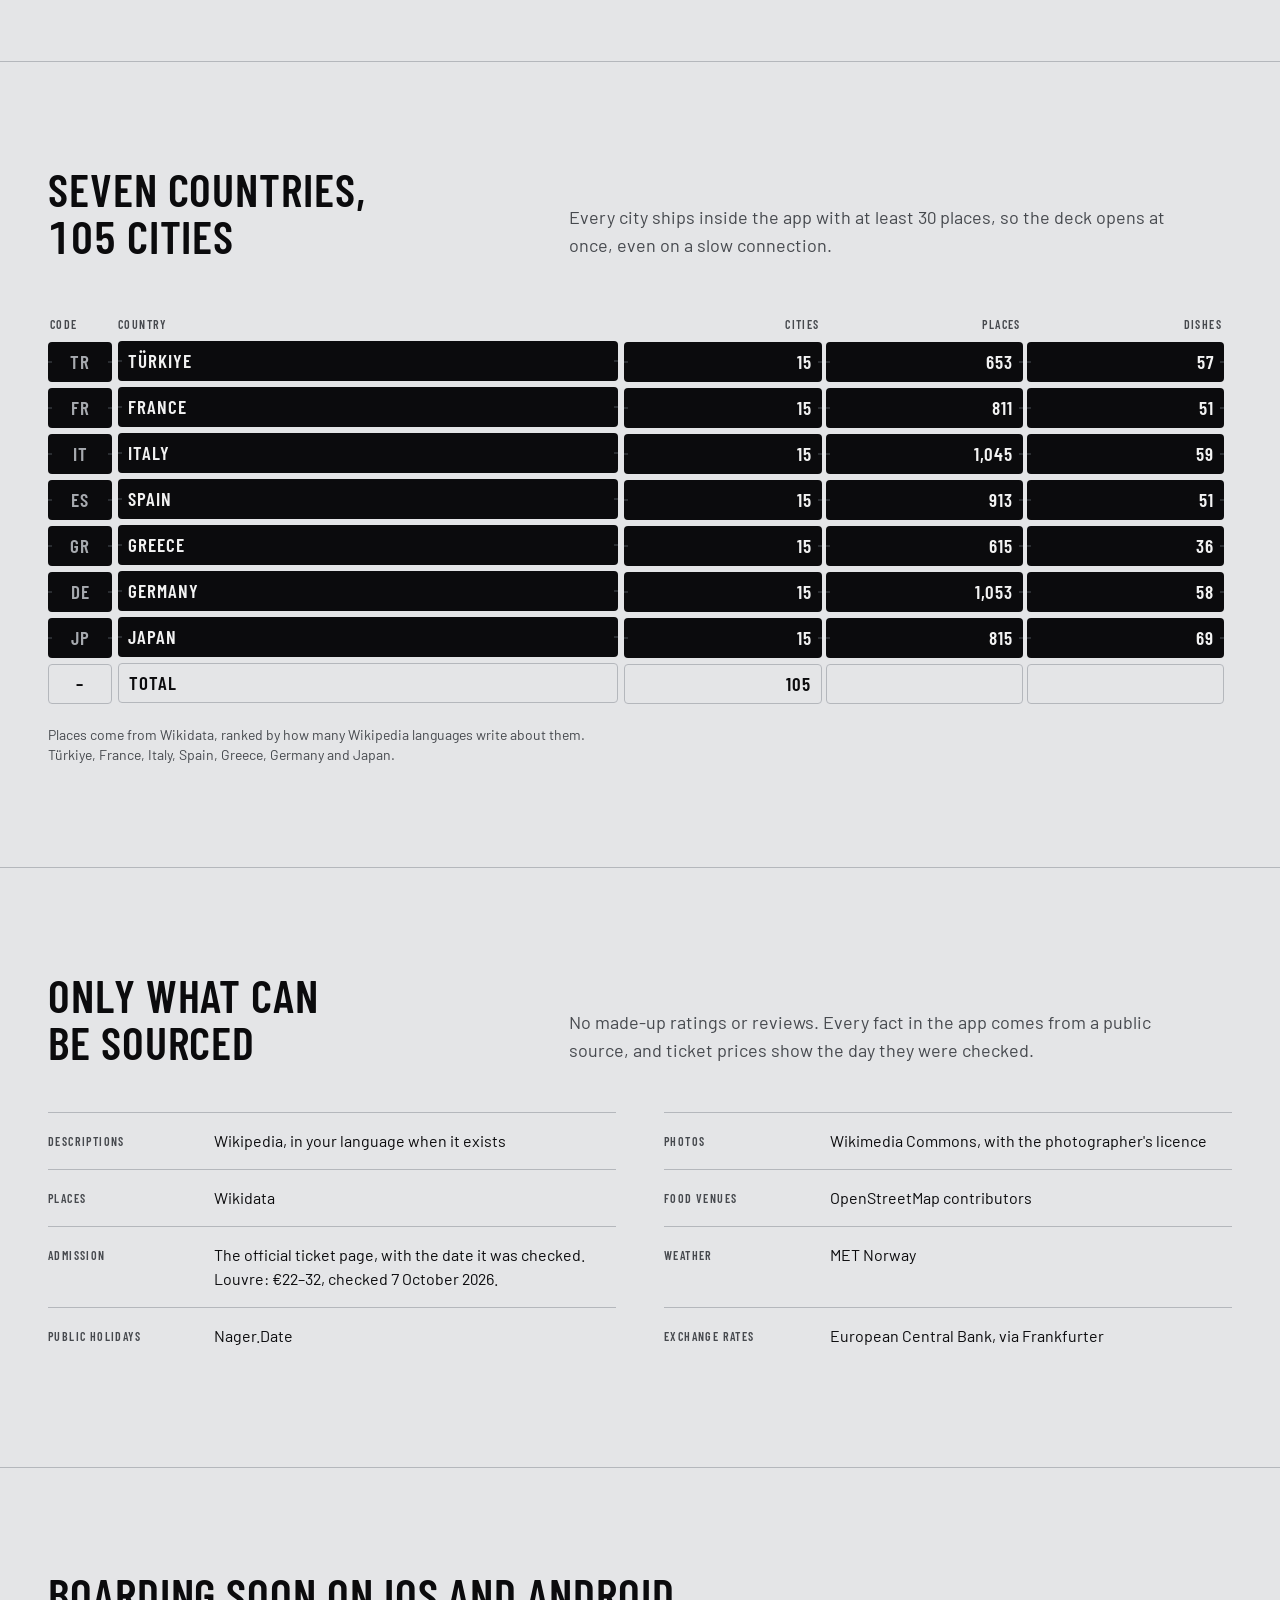
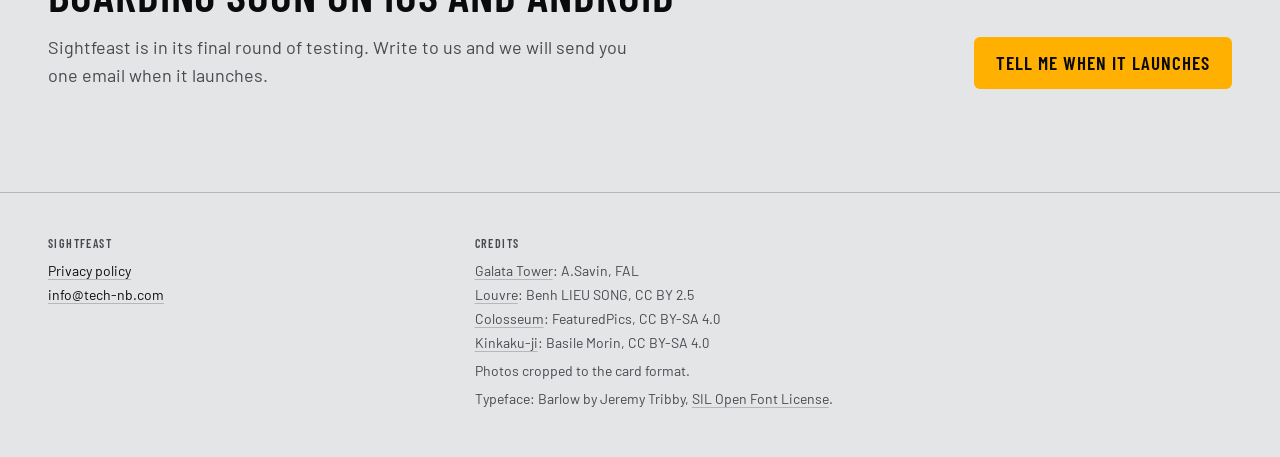
==== commit 9031858f: "feat: rename the site to Sightfeast - Brand, page titles, meta and copy in all five languages - Head" ====
--- a/index.html
+++ b/index.html
@@ -3,14 +3,14 @@
   <head>
     <meta charset="utf-8" />
     <meta name="viewport" content="width=device-width, initial-scale=1" />
-    <title>Voya: swipe your way through a trip</title>
+    <title>Sightfeast: swipe your way through a trip</title>
     <meta
       name="description"
-      content="Voya is a travel app for iOS and Android. Pick a city, swipe through real places and local dishes, and turn your picks into a route in Google Maps. 7 countries, 105 cities."
+      content="Sightfeast is a travel app for iOS and Android. Pick a city, swipe through real places and local dishes, and turn your picks into a route in Google Maps. 7 countries, 105 cities."
     />
     <meta name="theme-color" content="#E4E5E7" media="(prefers-color-scheme: light)" />
     <meta name="theme-color" content="#1E2024" media="(prefers-color-scheme: dark)" />
-    <meta property="og:title" content="Voya: swipe your way through a trip" />
+    <meta property="og:title" content="Sightfeast: swipe your way through a trip" />
     <meta
       property="og:description"
       content="Swipe through real places and local dishes in 105 cities, and turn your picks into a route in Google Maps."
@@ -25,11 +25,17 @@
 
     <header class="site-header">
       <div class="wrap">
-        <a class="brand" href="./" aria-label="Voya">
-          <span class="cell" aria-hidden="true"><span class="face">V</span></span>
-          <span class="cell" aria-hidden="true"><span class="face">O</span></span>
-          <span class="cell" aria-hidden="true"><span class="face">Y</span></span>
+        <a class="brand" href="./" aria-label="Sightfeast">
+          <span class="cell" aria-hidden="true"><span class="face">S</span></span>
+          <span class="cell" aria-hidden="true"><span class="face">I</span></span>
+          <span class="cell" aria-hidden="true"><span class="face">G</span></span>
+          <span class="cell" aria-hidden="true"><span class="face">H</span></span>
+          <span class="cell" aria-hidden="true"><span class="face">T</span></span>
+          <span class="cell" aria-hidden="true"><span class="face">F</span></span>
+          <span class="cell" aria-hidden="true"><span class="face">E</span></span>
           <span class="cell" aria-hidden="true"><span class="face">A</span></span>
+          <span class="cell" aria-hidden="true"><span class="face">S</span></span>
+          <span class="cell" aria-hidden="true"><span class="face">T</span></span>
         </a>
         <nav class="site-nav" aria-label="Sections">
           <a href="#how" data-t="nav.how">How it works</a>
@@ -51,10 +57,16 @@
         <div class="wrap">
           <div>
             <div class="marquee" aria-hidden="true">
-              <span class="cell" data-letter="V"><span class="face">V</span></span>
-              <span class="cell" data-letter="O"><span class="face">O</span></span>
-              <span class="cell" data-letter="Y"><span class="face">Y</span></span>
+              <span class="cell" data-letter="S"><span class="face">S</span></span>
+              <span class="cell" data-letter="I"><span class="face">I</span></span>
+              <span class="cell" data-letter="G"><span class="face">G</span></span>
+              <span class="cell" data-letter="H"><span class="face">H</span></span>
+              <span class="cell" data-letter="T"><span class="face">T</span></span>
+              <span class="cell" data-letter="F"><span class="face">F</span></span>
+              <span class="cell" data-letter="E"><span class="face">E</span></span>
               <span class="cell" data-letter="A"><span class="face">A</span></span>
+              <span class="cell" data-letter="S"><span class="face">S</span></span>
+              <span class="cell" data-letter="T"><span class="face">T</span></span>
             </div>
             <h1 data-t="hero.title">Swipe your way through a trip</h1>
             <p class="lead" data-t="hero.lead">
@@ -78,7 +90,7 @@
             </div>
 
             <div class="hero-actions">
-              <a class="button primary" data-mailto href="mailto:info@tech-nb.com?subject=Voya%20launch" data-t="cta.notify"
+              <a class="button primary" data-mailto href="mailto:info@tech-nb.com?subject=Sightfeast%20launch" data-t="cta.notify"
                 >Tell me when it launches</a
               >
               <a class="ghost" href="#how" data-t="cta.how">How it works</a>
@@ -163,7 +175,7 @@
             <li>
               <span class="cell"><span class="face" data-t="how.route">Route in one tap</span></span>
               <p data-t="how.routeBody">
-                Your picks go on the map. Split them into days, let Voya put the stops in a sensible order, and start
+                Your picks go on the map. Split them into days, let Sightfeast put the stops in a sensible order, and start
                 the route in Google Maps.
               </p>
             </li>
@@ -325,11 +337,11 @@
           <div>
             <h2 id="closing-title" data-t="closing.title" data-t-html>Boarding soon on <span lang="en">iOS</span> and <span lang="en">Android</span></h2>
             <p class="intro" data-t="closing.intro">
-              Voya is in its final round of testing. Write to us and we will send you one email when it launches.
+              Sightfeast is in its final round of testing. Write to us and we will send you one email when it launches.
             </p>
           </div>
           <div class="hero-actions">
-            <a class="button primary" data-mailto href="mailto:info@tech-nb.com?subject=Voya%20launch" data-t="cta.notify"
+            <a class="button primary" data-mailto href="mailto:info@tech-nb.com?subject=Sightfeast%20launch" data-t="cta.notify"
               >Tell me when it launches</a
             >
           </div>
@@ -340,7 +352,7 @@
     <footer class="site-footer">
       <div class="wrap">
         <div>
-          <span class="key">Voya</span>
+          <span class="key">Sightfeast</span>
           <ul class="footer-links">
             <li><a href="privacy.html" data-t="footer.privacy">Privacy policy</a></li>
             <li><a href="mailto:info@tech-nb.com">info@tech-nb.com</a></li>
--- a/assets/site.css
+++ b/assets/site.css
@@ -1,4 +1,4 @@
-/* Voya site: the app's split-flap concourse board on the web. Values mirror src/theme/tokens.ts. */
+/* Sightfeast site: the app's split-flap concourse board on the web. Values mirror src/theme/tokens.ts. */
 
 @font-face {
   font-family: 'Barlow Condensed';
@@ -347,15 +347,19 @@
 
 .marquee {
   display: flex;
-  gap: clamp(4px, 0.6vw, 8px);
+  gap: clamp(3px, 0.6vw, 8px);
   margin-bottom: clamp(24px, 3vw, 36px);
+  /* The cells share the row so the whole name fits any width; letters scale with the row */
+  container-type: inline-size;
 }
 .marquee .cell {
-  width: clamp(54px, 7.4vw, 92px);
-  min-height: clamp(70px, 9.6vw, 120px);
+  flex: 1 1 0;
+  min-width: 0;
+  max-width: 92px;
+  min-height: min(120px, 12.5cqi);
   padding: 0;
   justify-content: center;
-  font-size: clamp(46px, 6.6vw, 84px);
+  font-size: min(84px, 8.5cqi);
   line-height: 1;
   letter-spacing: 0;
   border-radius: var(--r-md);
@@ -839,6 +843,13 @@
 /* ---------- Responsive ---------- */
 
 @media (max-width: 960px) {
+  /* The ten-letter brand and the language switch leave no room for the section links */
+  .site-nav {
+    display: none;
+  }
+  .lang {
+    margin-left: auto;
+  }
   .hero .wrap {
     grid-template-columns: minmax(0, 1fr);
   }
@@ -861,12 +872,6 @@
 }
 
 @media (max-width: 720px) {
-  .site-nav {
-    display: none;
-  }
-  .lang {
-    margin-left: auto;
-  }
   .departures .hide-sm {
     display: none;
   }
@@ -880,6 +885,19 @@
   .sources div {
     grid-template-columns: minmax(0, 1fr);
     gap: 4px;
+  }
+}
+
+@media (max-width: 520px) {
+  /* Brand and language switch do not fit one row on a phone: the switch drops below the brand */
+  .site-header .wrap {
+    flex-wrap: wrap;
+    row-gap: 10px;
+    padding-top: 12px;
+    padding-bottom: 12px;
+  }
+  .lang {
+    margin-left: 0;
   }
 }
 
